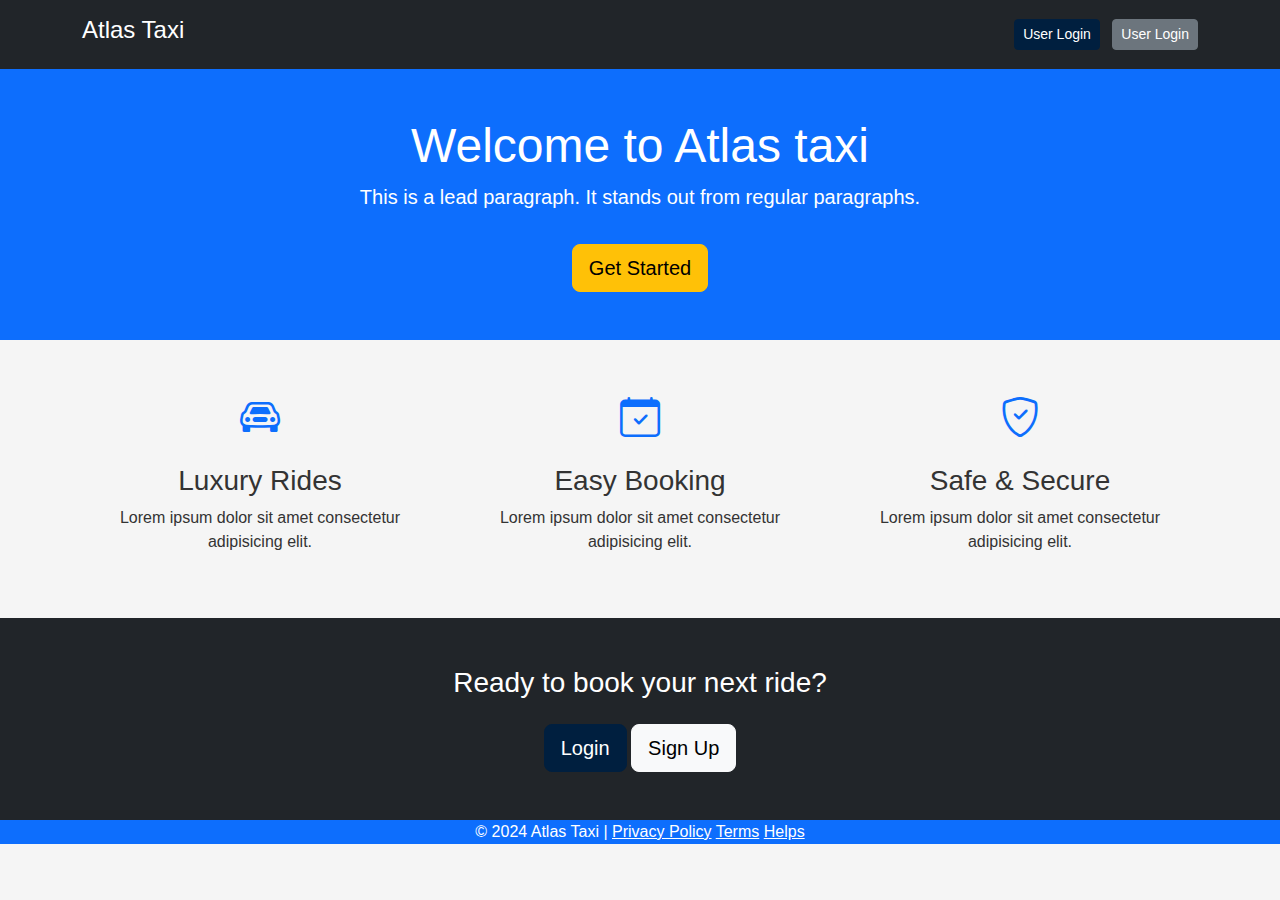
==== index.html @ a2faeb6f "initial commit" ====
<!DOCTYPE html>
<html lang="en">
<head>
  <meta charset="UTF-8">
  <meta name="viewport" content="width=device-width, initial-scale=1.0">
  <link href="https://cdn.jsdelivr.net/npm/bootstrap@5.3.3/dist/css/bootstrap.min.css" rel="stylesheet" integrity="sha384-QWTKZyjpPEjISv5WaRU9OFeRpok6YctnYmDr5pNlyT2bRjXh0JMhjY6hW+ALEwIH" crossorigin="anonymous">
  <link href="https://cdn.jsdelivr.net/npm/bootstrap-icons/font/bootstrap-icons.css" rel="stylesheet">
  <script defer src="https://cdn.jsdelivr.net/npm/bootstrap@5.3.3/dist/js/bootstrap.bundle.min.js" integrity="sha384-YvpcrYf0tY3lHB60NNkmXc5s9fDVZLESaAA55NDzOxhy9GkcIdslK1eN7N6jIeHz" crossorigin="anonymous"></script>
  <link rel="stylesheet" href="Assets/styles.css">
  <title>Atlas Taxi - Home</title>
</head>
<body>
  <!-- Header section --> 
   <header class="bg-dark text-white py-3">
    <div class="container d-flex justify-content-between align-items-center">
      <h1 class="h4">Atlas Taxi</h1>
      <nav>
        <a href="pages/user-login.html" class="btn btn-primary btn-sm me-2">User Login</a>
        <a href="pages/signup.html" class="btn btn-secondary btn-sm">User Login</a>
      </nav>
    </div>
   </header>
  <!-- Hero section --> 
  <section class="bg-primary text-white py-5 text-center">
  <div class="container">
    <h2 class="display-5">Welcome to Atlas taxi</h2>
    <p class="lead">
      This is a lead paragraph. It stands out from regular paragraphs.
    </p>
    <a href="pages/signup.html" class="btn btn-warning btn-lg mt-3">Get Started</a>
   </div>
  </section> 
   
  <!-- Features section --> 
  <section class="py-5">
    <div class="container text-center">
      <div class="row align-items">
        <div class="col-md-4">
          <i class="bi bi-car-front fs-1 text-primary"></i>
          <h3 class="mt-3">Luxury Rides</h3>
          <p>Lorem ipsum dolor sit amet consectetur adipisicing elit.</p>
        </div>
        <div class="col-md-4">
          <i class="bi bi-calendar-check fs-1 text-primary"></i>
          <h3 class="mt-3">Easy Booking</h3>
          <p>Lorem ipsum dolor sit amet consectetur adipisicing elit.</p>
        </div>
        <div class="col-md-4">
          <i class="bi bi-shield-check fs-1 text-primary"></i>
          <h3 class="mt-3">Safe & Secure</h3>
          <p>Lorem ipsum dolor sit amet consectetur adipisicing elit.</p>
        </div>
      </div>
    </div>
  </section>
   
  <!-- Take action section --> 
  <section class="bg-dark text-white text-center py-5">
  <div class="container">
      <h3>Ready to book your next ride?</h3>
      <a href="pages/user-login.html" class="btn btn-primary btn-lg mt-3">Login</a>
      <a href="pages/signup.html" class="btn btn-light btn-lg mt-3">Sign Up</a>
  </div>
  </section>
  <!-- Footer section--> 
  <footer class="bg-primary text-center">
    <p>
        &copy; 2024 Atlas Taxi |
        <a href="#" class="text-white">Privacy Policy</a>
        <a href="#" class="text-white">Terms</a>
        <a href="#" class="text-white">Helps</a>
    </p>
 </footer>
</body>
</html>
---- Assets/styles.css ----
/* General Colors */
body {
    background-color: #F5F5F5;
    color: #333333; /* Dark gray for text */
    font-family: Arial, sans-serif;
  }
  
  header {
    background-color: #000000; /* Black */
    color: #FFFFFF; /* White text */
  }
  
  footer {
    background-color: #333333; /* Charcoal gray */
    color: #FFFFFF; /* White text */
  }
  
  /* Buttons */
  .btn-primary {
    background-color: #001F3F; /* Navy blue */
    border-color: #001F3F;
    color: #FFFFFF;
  }
  
  .btn-primary:hover {
    background-color: #DAA520; /* Gold on hover */
    border-color: #DAA520;
    color: #000000;
  }
  
  .btn-danger {
    background-color: #DAA520; /* Gold */
    border-color: #DAA520;
    color: #000000;
  }
  
  /* Sidebar */
  aside {
    background-color: #333333; /* Charcoal gray */
    color: #FFFFFF;
  }
  
  .nav-link {
    color: #FFFFFF; /* White links */
  }
  
  .nav-link:hover {
    color: #DAA520; /* Gold on hover */
  }
  
  /* Cards */
  .card {
    background-color: #FFFFFF;
    border: 1px solid #CCCCCC; /* Light gray border */
  }
  
  .card h5 {
    color: #001F3F; /* Navy blue titles */
  }
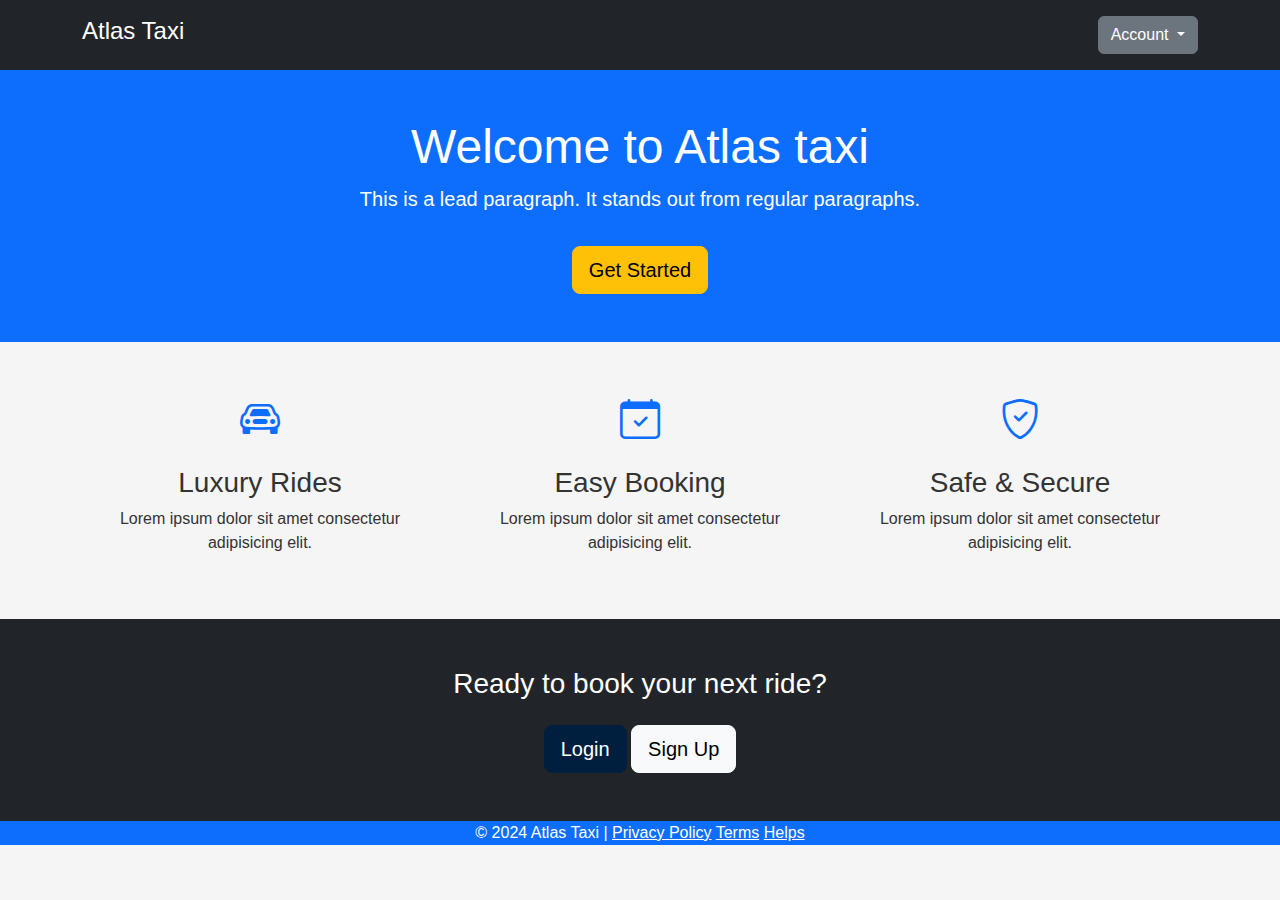
==== commit 89d8dc0f: "updated README and main page" ====
--- a/index.html
+++ b/index.html
@@ -14,10 +14,15 @@
    <header class="bg-dark text-white py-3">
     <div class="container d-flex justify-content-between align-items-center">
       <h1 class="h4">Atlas Taxi</h1>
-      <nav>
-        <a href="pages/user-login.html" class="btn btn-primary btn-sm me-2">User Login</a>
-        <a href="pages/signup.html" class="btn btn-secondary btn-sm">User Login</a>
-      </nav>
+      <div class="dropdown">
+        <button class="btn btn-secondary dropdown-toggle" type="button" id="dropdownMenuButton" data-bs-toggle="dropdown" aria-expanded="false">
+          Account
+        </button>
+        <ul class="dropdown-menu" aria-labelledby="dropdownMenuButton">
+          <li><a class="dropdown-item" href="pages/user-login.html">Login</a></li>
+          <li><a class="dropdown-item" href="pages/signup.html">Sign Up</a></li>
+        </ul>
+      </div>
     </div>
    </header>
   <!-- Hero section --> 
--- a/Assets/styles.css
+++ b/Assets/styles.css
@@ -20,6 +20,7 @@
     background-color: #001F3F; /* Navy blue */
     border-color: #001F3F;
     color: #FFFFFF;
+    transition: background-color 0.3s ease, color 0.3s ease;
   }
   
   .btn-primary:hover {
@@ -32,6 +33,7 @@
     background-color: #DAA520; /* Gold */
     border-color: #DAA520;
     color: #000000;
+    transition: background-color 0.3s ease, color 0.3s ease;
   }
   
   /* Sidebar */
@@ -57,4 +59,7 @@
   .card h5 {
     color: #001F3F; /* Navy blue titles */
   }
-  +  
+  .btn:hover {
+    transform: scale(1.05);
+  }